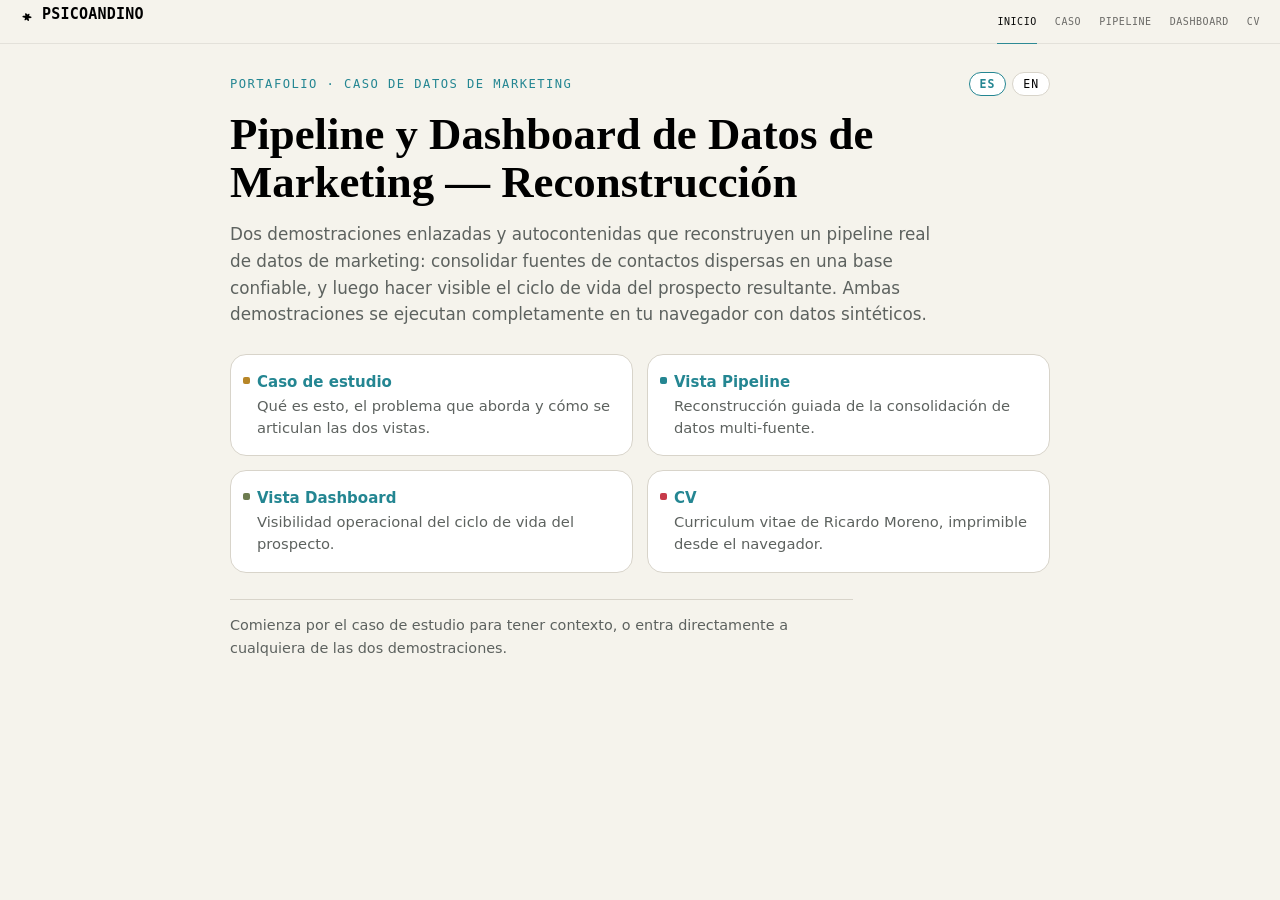
==== index.html @ 945f362c "Add files via upload" ====
<!DOCTYPE html>
<html lang="es" data-motif-owner="header">
<head>
<meta charset="UTF-8">
<meta name="viewport" content="width=device-width, initial-scale=1.0">
<title>Ricardo Moreno — Reconstrucción de Pipeline y Dashboard de Datos de Marketing</title>
<meta name="description" content="Dos demostraciones autocontenidas que reconstruyen un pipeline real de datos de marketing con datos sintéticos: consolidación multi-fuente y visibilidad operacional del ciclo de vida del prospecto.">
<link rel="stylesheet" href="shell/psico-header/psico-header.css">
<link rel="stylesheet" href="shell/public-shell.css">
<link rel="stylesheet" href="shell/portfolio.css">
</head>
<body>
<psico-header data-shell-current="home" data-shell-root="" data-shell-lang-key="portfolio_lang" data-shell-lang-default="es">
  <header class="psico-header-fallback"><a class="psico-header-fallback__brand" href="index.html">PSICOANDINO</a><nav aria-label="Primary navigation"><a href="index.html" aria-current="page">Inicio</a><a href="case-study/index.html">Caso</a><a href="pipeline/index.html">Pipeline</a><a href="dashboard/index.html">Dashboard</a><a href="cv/index.html">CV</a></nav></header>
</psico-header>

<main class="portfolio-page">
  <div class="portfolio-topline">
    <p class="portfolio-kicker" data-i18n="kicker">Portafolio · caso de datos de marketing</p>
    <div class="lang-switch" role="group" aria-label="Language / Idioma">
      <button class="lang-btn" type="button" data-lang="es" aria-pressed="true">ES</button>
      <button class="lang-btn" type="button" data-lang="en" aria-pressed="false">EN</button>
    </div>
  </div>

  <h1 data-i18n="title">Pipeline y Dashboard de Datos de Marketing — Reconstrucción</h1>
  <p class="portfolio-lede" data-i18n="lede">Dos demostraciones enlazadas y autocontenidas que reconstruyen un pipeline real de datos de marketing: consolidar fuentes de contactos dispersas en una base confiable, y luego hacer visible el ciclo de vida del prospecto resultante. Ambas demostraciones se ejecutan completamente en tu navegador con datos sintéticos.</p>

  <div class="portfolio-grid">
    <a class="portfolio-card portfolio-card--case" href="case-study/index.html">
      <span class="label" data-i18n="cardCaseLabel">Caso de estudio</span>
      <span class="desc" data-i18n="cardCaseDesc">Qué es esto, el problema que aborda y cómo se articulan las dos vistas.</span>
    </a>
    <a class="portfolio-card portfolio-card--pipeline" href="pipeline/index.html">
      <span class="label" data-i18n="cardPipelineLabel">Vista Pipeline</span>
      <span class="desc" data-i18n="cardPipelineDesc">Reconstrucción guiada de la consolidación de datos multi-fuente.</span>
    </a>
    <a class="portfolio-card portfolio-card--dashboard" href="dashboard/index.html">
      <span class="label" data-i18n="cardDashboardLabel">Vista Dashboard</span>
      <span class="desc" data-i18n="cardDashboardDesc">Visibilidad operacional del ciclo de vida del prospecto.</span>
    </a>
    <a class="portfolio-card portfolio-card--cv" href="cv/index.html">
      <span class="label" data-i18n="cardCvLabel">CV</span>
      <span class="desc" data-i18n="cardCvDesc">Curriculum vitae de Ricardo Moreno, imprimible desde el navegador.</span>
    </a>
  </div>

  <p class="portfolio-note" data-i18n="note">Comienza por el caso de estudio para tener contexto, o entra directamente a cualquiera de las dos demostraciones.</p>
</main>

<script>
window.PORTFOLIO_I18N = {
  es: {
    docTitle: "Ricardo Moreno — Reconstrucción de Pipeline y Dashboard de Datos de Marketing",
    kicker: "Portafolio · caso de datos de marketing",
    title: "Pipeline y Dashboard de Datos de Marketing — Reconstrucción",
    lede: "Dos demostraciones enlazadas y autocontenidas que reconstruyen un pipeline real de datos de marketing: consolidar fuentes de contactos dispersas en una base confiable, y luego hacer visible el ciclo de vida del prospecto resultante. Ambas demostraciones se ejecutan completamente en tu navegador con datos sintéticos.",
    cardCaseLabel: "Caso de estudio",
    cardCaseDesc: "Qué es esto, el problema que aborda y cómo se articulan las dos vistas.",
    cardPipelineLabel: "Vista Pipeline",
    cardPipelineDesc: "Reconstrucción guiada de la consolidación de datos multi-fuente.",
    cardDashboardLabel: "Vista Dashboard",
    cardDashboardDesc: "Visibilidad operacional del ciclo de vida del prospecto.",
    cardCvLabel: "CV",
    cardCvDesc: "Curriculum vitae de Ricardo Moreno, imprimible desde el navegador.",
    note: "Comienza por el caso de estudio para tener contexto, o entra directamente a cualquiera de las dos demostraciones."
  },
  en: {
    docTitle: "Ricardo Moreno — Marketing Data Pipeline & Dashboard Reconstruction",
    kicker: "Portfolio · marketing data case",
    title: "Marketing Data Pipeline & Dashboard — Reconstruction",
    lede: "Two linked, self-contained demonstrations reconstructing a real marketing-data pipeline: consolidating scattered contact sources into one dependable base, then making the resulting prospect lifecycle visible. Both demonstrations run entirely in your browser on synthetic data.",
    cardCaseLabel: "Case Study",
    cardCaseDesc: "What this is, the problem it addresses, and how the two views fit together.",
    cardPipelineLabel: "Pipeline View",
    cardPipelineDesc: "Guided reconstruction of multi-source data consolidation.",
    cardDashboardLabel: "Dashboard View",
    cardDashboardDesc: "Operational visibility into the prospect lifecycle.",
    cardCvLabel: "CV",
    cardCvDesc: "Ricardo Moreno's curriculum vitae, printable from the browser.",
    note: "Start with the Case Study for context, or jump straight into either demonstration."
  }
};
</script>
<script src="shell/portfolio-i18n.js" defer></script>
<script src="shell/psico-shell.js" defer></script>
</body>
</html>
---- shell/psico-header/psico-header.css ----
@import url('../identity/tokens.css');
psico-header{display:block;position:sticky;top:0;z-index:1000;height:var(--psico-header-height)}
.psico-header-fallback{height:var(--psico-header-height);padding:0 var(--psico-header-padding-inline);display:flex;align-items:center;gap:20px;border-bottom:1px solid rgba(0,0,0,.075);background:rgba(245,243,236,.985);font-family:"IBM Plex Mono",ui-monospace,monospace}.psico-header-fallback__brand{font-size:15px;font-weight:700;text-decoration:none}html[data-route="home"] .psico-header-fallback__brand{visibility:hidden}.psico-header-fallback nav{margin-left:auto;height:100%;display:flex;align-items:stretch;gap:18px}.psico-header-fallback nav a{display:flex;align-items:center;color:inherit;font-size:10px;letter-spacing:.055em;text-transform:uppercase;text-decoration:none;opacity:.56}.psico-header-fallback nav a[aria-current="page"]{opacity:.95;border-bottom:1px solid var(--route-accent,var(--psico-cobre))}.psico-header-fallback a:focus-visible{outline:2px solid var(--psico-cobre);outline-offset:3px}
.psico-header__identity,
.psico-header__identity *{visibility:hidden!important}
html[data-motif-owner="header"] psico-header .psico-header__identity,
html[data-motif-owner="header"] psico-header .psico-header__identity *{visibility:visible!important}
.psico-header{position:relative;height:var(--psico-header-height);padding:0 var(--psico-header-padding-inline);display:flex;align-items:center;gap:20px;border-bottom:1px solid rgba(0,0,0,.075);background:rgba(245,243,236,.985);color:var(--psico-oled);font-family:Inter,-apple-system,BlinkMacSystemFont,"Segoe UI",sans-serif}
.psico-header__arrival{position:absolute;left:var(--psico-header-padding-inline);top:0;width:188px;height:var(--psico-header-height);opacity:0;visibility:hidden;pointer-events:none;transform-origin:left center;transition:opacity .24s ease}
html[data-motif-owner="hero"] psico-header .psico-header__arrival,html[data-motif-owner="transit"] psico-header .psico-header__arrival{opacity:var(--motif-proximity,0);visibility:visible}
.psico-header__arrival-rail{position:absolute;left:0;right:0;top:22px;border-top:1px solid rgba(36,134,146,.42);transform:scaleX(var(--motif-proximity,0));transform-origin:left center;transition:transform .38s cubic-bezier(.2,.8,.2,1)}
.psico-header__arrival-register{position:absolute;left:7px;top:15px;width:1px;height:14px;background:rgba(36,134,146,.58)}
.psico-header__arrival-register::before,.psico-header__arrival-register::after{content:"";position:absolute;left:-3px;width:7px;border-top:1px solid rgba(36,134,146,.42)}
.psico-header__arrival-register::before{top:0}.psico-header__arrival-register::after{bottom:0}
@media (prefers-reduced-motion:reduce){.psico-header__arrival{display:none}}
.psico-header__brand{display:flex;align-items:center;color:inherit;text-decoration:none;min-width:0}
.psico-header__oled{width:var(--psico-header-oled-size);height:var(--psico-header-oled-size);margin-right:var(--psico-header-oled-gap);overflow:visible;flex:0 0 auto;transform:translateY(var(--psico-header-oled-translate-y,-2px))}
.psico-header__oled path{fill:var(--psico-oled)}.psico-header__eclipse{fill:var(--psico-amatista)}
.psico-header__lockup{height:28px;display:flex;flex-direction:column;justify-content:center;min-width:0}
.psico-header__word{font:700 var(--psico-header-word-size)/1 "IBM Plex Mono",ui-monospace,SFMono-Regular,Menlo,monospace;letter-spacing:.015em;white-space:nowrap}
.psico-header__figures{height:12px;margin-top:2px;display:flex;align-items:center;gap:var(--psico-header-figure-gap,4px)}
.psico-header__figures svg{width:var(--psico-header-figure-size,12px);height:var(--psico-header-figure-size,12px);overflow:visible;transition:none;will-change:opacity,transform}
.psico-header__figures svg:nth-child(1){fill:var(--psico-sangre)}.psico-header__figures svg:nth-child(2){fill:var(--psico-mostaza)}.psico-header__figures svg:nth-child(3){fill:var(--psico-musgo)}.psico-header__figures svg:nth-child(4){fill:var(--psico-cobre)}
.psico-header__context{display:flex;align-items:center;gap:18px;min-width:0}.psico-header__context[hidden]{display:none}.psico-header__divider{width:1px;height:20px;background:rgba(0,0,0,.18)}.psico-header__section{font:italic 500 14px/1 "IBM Plex Mono",ui-monospace,monospace;color:rgba(0,0,0,.58);white-space:nowrap}
.psico-header__nav{display:flex;align-items:stretch;align-self:stretch;gap:18px;margin-left:auto}.psico-header__nav a{position:relative;display:flex;align-items:center;justify-content:center;min-height:44px;color:inherit;text-decoration:none;font:500 10px/1 "IBM Plex Mono",ui-monospace,monospace;letter-spacing:.055em;text-transform:uppercase;opacity:.56}.psico-header__nav a::after{content:"";position:absolute;left:0;right:0;bottom:0;border-top:1px solid var(--route-accent,var(--psico-cobre));transform:scaleX(0);transition:transform .24s ease}.psico-header__nav a:hover,.psico-header__nav a[aria-current="page"]{opacity:.95}.psico-header__nav a[aria-current="page"]::after{transform:scaleX(1)}.psico-header__nav-short{display:none}
.psico-header__brand:focus-visible,.psico-header__nav a:focus-visible{outline:2px solid var(--psico-cobre);outline-offset:3px}
@media(max-width:760px){:root{--psico-header-padding-inline:12px}.psico-header{gap:10px}.psico-header__context{display:none}.psico-header__nav{min-width:140px;gap:0}.psico-header__nav a{flex:1 0 28px;min-width:28px;font-size:9px}.psico-header__nav-long{display:none}.psico-header__nav-short{display:inline}}
@media(max-width:760px){.psico-header-fallback{gap:10px}.psico-header-fallback__brand{font-size:13px}.psico-header-fallback nav{min-width:0;gap:10px;overflow-x:auto;scrollbar-width:none}.psico-header-fallback nav a{min-height:44px;font-size:9px}.psico-header-fallback nav::-webkit-scrollbar{display:none}}
@media(max-width:360px){.psico-header__oled{margin-right:6px}.psico-header__word{font-size:13px}.psico-header__nav{min-width:130px}.psico-header__nav a{flex-basis:26px;min-width:26px}}
@media(prefers-reduced-motion:reduce){.psico-header__nav a::after{transition:none}}
---- shell/public-shell.css ----
/*
 * Public portfolio shell — restrained Psicoandino identity integration.
 * Loaded after each surface's own stylesheet (portfolio.css, or the app's
 * inline <style>); overrides only what is required for cross-surface
 * coherence, never business logic or layout structure.
 */

/* Header: keep the canonical sticky behavior (position:sticky;top:0 is set
   by psico-header.css itself); only align its inline gutter with the
   shared content gutter and un-stick it for print. */
:root{--psico-header-padding-inline:20px}

@media print{
  psico-header{position:static;display:none}
}

/* The public CV keeps its private print-first layout; on screen it only
   gains breathing room so text never touches the viewport edge. */
body.cv-public .container{padding:28px 20px 64px}

@media print{
  body.cv-public .container{padding:0}
}

/* Accessibility: one visible, high-contrast focus treatment for every
   interactive control on every surface, including the CV's outbound
   profile links. */
a:focus-visible,
button:focus-visible,
select:focus-visible,
input:focus-visible,
[tabindex]:focus-visible{
  outline:2px solid var(--psico-cobre,#248692);
  outline-offset:2px;
}

/* Shared screen typography scale for the four application/narrative
   surfaces (Landing, Case Study, Pipeline, Dashboard). The CV keeps its
   own printable typography untouched. */
:root{
  --portfolio-h1-family:Georgia,serif;
  --portfolio-h1-size:clamp(1.8rem,4vw,2.8rem);
  --portfolio-h1-line-height:1.08;
  --portfolio-h1-letter-spacing:normal;
  --portfolio-h2-family:Georgia,serif;
  --portfolio-h2-size:1.35rem;
  --portfolio-h3-family:Inter,system-ui,-apple-system,sans-serif;
  --portfolio-h3-size:1rem;
}
body:not(.cv-public) h1{
  font-family:var(--portfolio-h1-family);
  font-size:var(--portfolio-h1-size);
  line-height:var(--portfolio-h1-line-height);
  letter-spacing:var(--portfolio-h1-letter-spacing);
  margin-bottom:14px;
}
body:not(.cv-public) h2{
  font-family:var(--portfolio-h2-family);
  font-size:var(--portfolio-h2-size);
}
body:not(.cv-public) h3{
  font-family:var(--portfolio-h3-family);
  font-size:var(--portfolio-h3-size);
}

/* Shared card and control radius across the four application/narrative
   surfaces; each app keeps its own colors and functional distinctions. */
body:not(.cv-public){
  --portfolio-radius-card:16px;
  --portfolio-radius-control:10px;
}
body:not(.cv-public) .card,
body:not(.cv-public) .portfolio-card{border-radius:var(--portfolio-radius-card)}
body:not(.cv-public) button.nav,
body:not(.cv-public) button.download,
body:not(.cv-public) .portfolio-cta{border-radius:var(--portfolio-radius-control)}

/* Shared ES | EN language-control appearance across Landing, Case Study,
   Pipeline and Dashboard — same dimensions, border, radius, typography
   and active state, regardless of which app owns the click handling. */
body:not(.cv-public) .lang-switch{display:flex;gap:6px;border:0;padding:0;background:none}
body:not(.cv-public) .lang-btn{
  font-family:ui-monospace,SFMono-Regular,Menlo,monospace;
  font-weight:400;
  font-size:.72rem;
  letter-spacing:.08em;
  padding:4px 10px;
  border:1px solid var(--portfolio-line,#d8d4ca);
  border-radius:999px;
  background:var(--portfolio-panel,#fff);
  color:var(--psico-oled,#000);
}
body:not(.cv-public) .lang-btn.active,
body:not(.cv-public) .lang-btn[aria-pressed="true"]{
  border-color:var(--psico-cobre,#248692);
  color:var(--psico-cobre,#248692);
  font-weight:700;
}
---- shell/portfolio.css ----
/*
 * Page styles for the generated Landing and Case Study pages.
 *
 * Restrained Psicoandino identity: Hueso background, OLED text, Cobre as
 * the only interaction color, Musgo / Mostaza / Sangre as sparse accent
 * marks. Color values come from the canonical identity tokens loaded by
 * psico-header.css (shell/identity/tokens.css).
 */
:root{
  --portfolio-line:#d8d4ca;
  --portfolio-panel:#ffffff;
  --portfolio-muted:#5d625f;
}

*{box-sizing:border-box}

body{
  margin:0;
  background:var(--psico-hueso,#F5F3EC);
  color:var(--psico-oled,#000);
  font-family:Inter,system-ui,-apple-system,sans-serif;
  font-size:15px;
}

.portfolio-page{
  max-width:860px;
  margin:auto;
  padding:28px 20px 64px;
}

.portfolio-topline{
  display:flex;
  align-items:baseline;
  justify-content:space-between;
  gap:16px;
  margin-bottom:14px;
}

.portfolio-kicker{
  margin:0;
  font-family:ui-monospace,SFMono-Regular,Menlo,monospace;
  font-size:.76rem;
  letter-spacing:.12em;
  text-transform:uppercase;
  color:var(--psico-cobre,#248692);
}

.lang-switch{display:flex;gap:6px;flex:0 0 auto}

.lang-btn{
  font-family:ui-monospace,SFMono-Regular,Menlo,monospace;
  font-size:.72rem;
  letter-spacing:.08em;
  padding:4px 10px;
  border:1px solid var(--portfolio-line);
  border-radius:999px;
  background:var(--portfolio-panel);
  color:var(--psico-oled,#000);
  cursor:pointer;
}

.lang-btn[aria-pressed="true"]{
  border-color:var(--psico-cobre,#248692);
  color:var(--psico-cobre,#248692);
  font-weight:700;
}

.lang-btn:focus-visible{outline:2px solid var(--psico-cobre,#248692);outline-offset:2px}

h1{
  font-family:Georgia,serif;
  font-size:clamp(1.8rem,4vw,2.8rem);
  line-height:1.08;
  margin:0 0 14px;
  max-width:720px;
}

h2{
  font-family:Georgia,serif;
  font-size:1.3rem;
  margin:30px 0 8px;
}

p{line-height:1.6;max-width:68ch;margin:0 0 14px}

.portfolio-lede{font-size:1.05rem;color:var(--portfolio-muted)}

.portfolio-grid{
  display:grid;
  grid-template-columns:1fr;
  gap:14px;
  margin:26px 0;
}

@media(min-width:620px){
  .portfolio-grid{grid-template-columns:1fr 1fr}
}

.portfolio-card{
  display:block;
  position:relative;
  padding:18px 18px 16px 26px;
  border:1px solid var(--portfolio-line);
  border-radius:14px;
  background:var(--portfolio-panel);
  text-decoration:none;
  color:var(--psico-oled,#000);
}

.portfolio-card::before{
  content:"";
  position:absolute;
  left:12px;
  top:22px;
  width:7px;
  height:7px;
  border-radius:2px;
  background:var(--portfolio-card-accent,var(--psico-cobre,#248692));
}

.portfolio-card--case{--portfolio-card-accent:var(--psico-mostaza,#B78627)}
.portfolio-card--pipeline{--portfolio-card-accent:var(--psico-cobre,#248692)}
.portfolio-card--dashboard{--portfolio-card-accent:var(--psico-musgo,#6D7C50)}
.portfolio-card--cv{--portfolio-card-accent:var(--psico-sangre,#C73A4A)}

.portfolio-card:hover,
.portfolio-card:focus-visible{border-color:var(--psico-cobre,#248692)}
.portfolio-card:focus-visible{outline:2px solid var(--psico-cobre,#248692);outline-offset:2px}

.portfolio-card .label{
  display:block;
  font-weight:600;
  color:var(--psico-cobre,#248692);
  margin-bottom:4px;
}

.portfolio-card .desc{
  color:var(--portfolio-muted);
  font-size:.92rem;
  line-height:1.5;
}

.portfolio-note{
  font-size:.9rem;
  color:var(--portfolio-muted);
  border-top:1px solid var(--portfolio-line);
  padding-top:14px;
}

/* Case Study CTAs — the only two primary narrative calls to action. */
.portfolio-ctas{
  display:grid;
  grid-template-columns:1fr 1fr;
  gap:14px;
  margin:26px 0;
}

@media(max-width:480px){
  .portfolio-ctas{grid-template-columns:1fr}
}

.portfolio-cta{
  display:block;
  text-align:center;
  padding:14px;
  border-radius:10px;
  background:var(--psico-cobre,#248692);
  color:#fff;
  text-decoration:none;
  font-weight:600;
}

.portfolio-cta:hover{filter:brightness(1.06)}
.portfolio-cta:focus-visible{outline:2px solid var(--psico-oled,#000);outline-offset:2px}

.portfolio-disclaimer{
  border-top:1px solid var(--portfolio-line);
  margin-top:26px;
  padding-top:14px;
  font-size:.92rem;
  color:var(--portfolio-muted);
}
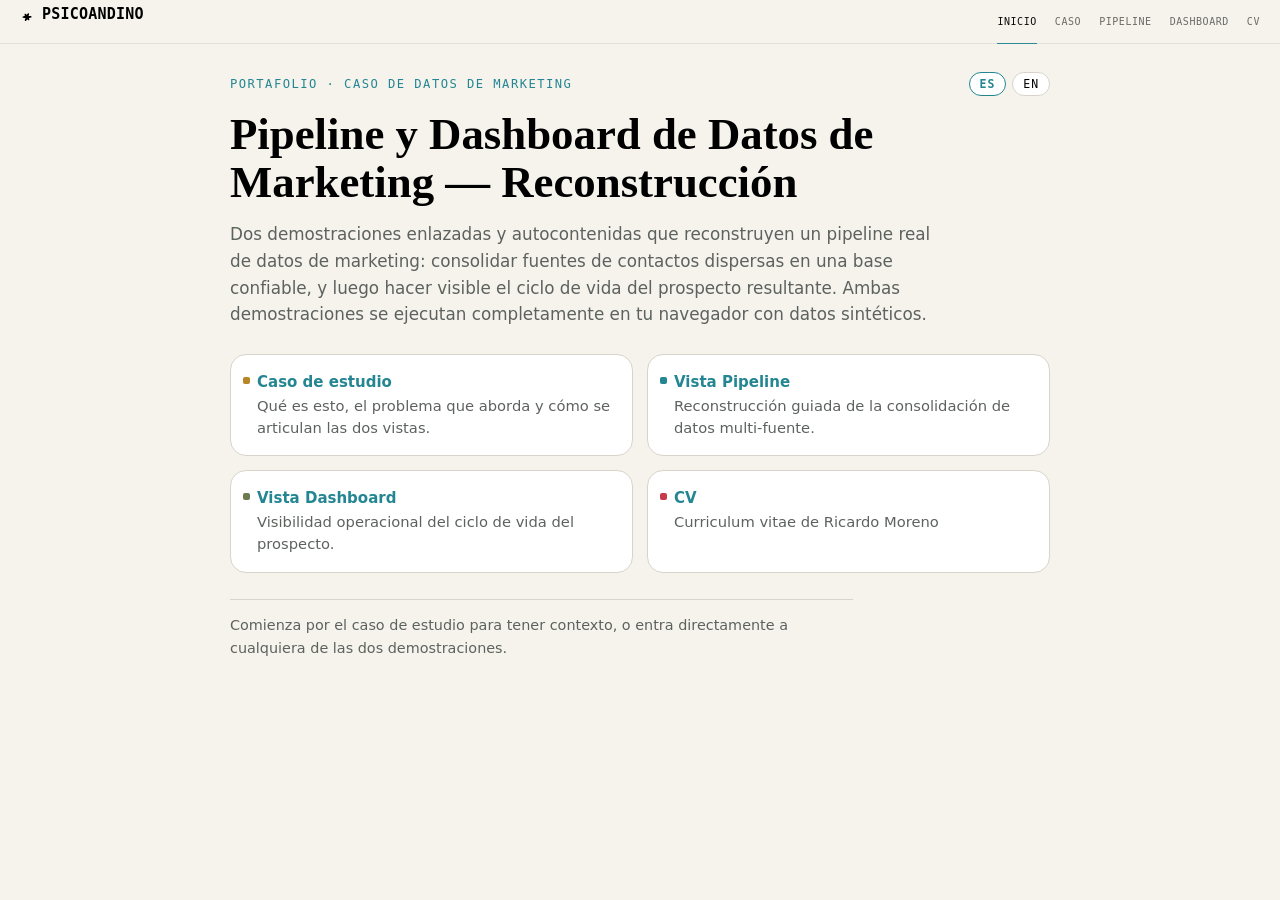
==== commit 9c778b4d: "Update CV description in index.html Removed 'imprimible desde el navegador' from CV description." ====
--- a/index.html
+++ b/index.html
@@ -41,7 +41,7 @@
     </a>
     <a class="portfolio-card portfolio-card--cv" href="cv/index.html">
       <span class="label" data-i18n="cardCvLabel">CV</span>
-      <span class="desc" data-i18n="cardCvDesc">Curriculum vitae de Ricardo Moreno, imprimible desde el navegador.</span>
+      <span class="desc" data-i18n="cardCvDesc">Curriculum vitae de Ricardo Moreno</span>
     </a>
   </div>
 
@@ -62,7 +62,7 @@
     cardDashboardLabel: "Vista Dashboard",
     cardDashboardDesc: "Visibilidad operacional del ciclo de vida del prospecto.",
     cardCvLabel: "CV",
-    cardCvDesc: "Curriculum vitae de Ricardo Moreno, imprimible desde el navegador.",
+    cardCvDesc: "Curriculum vitae de Ricardo Moreno",
     note: "Comienza por el caso de estudio para tener contexto, o entra directamente a cualquiera de las dos demostraciones."
   },
   en: {
